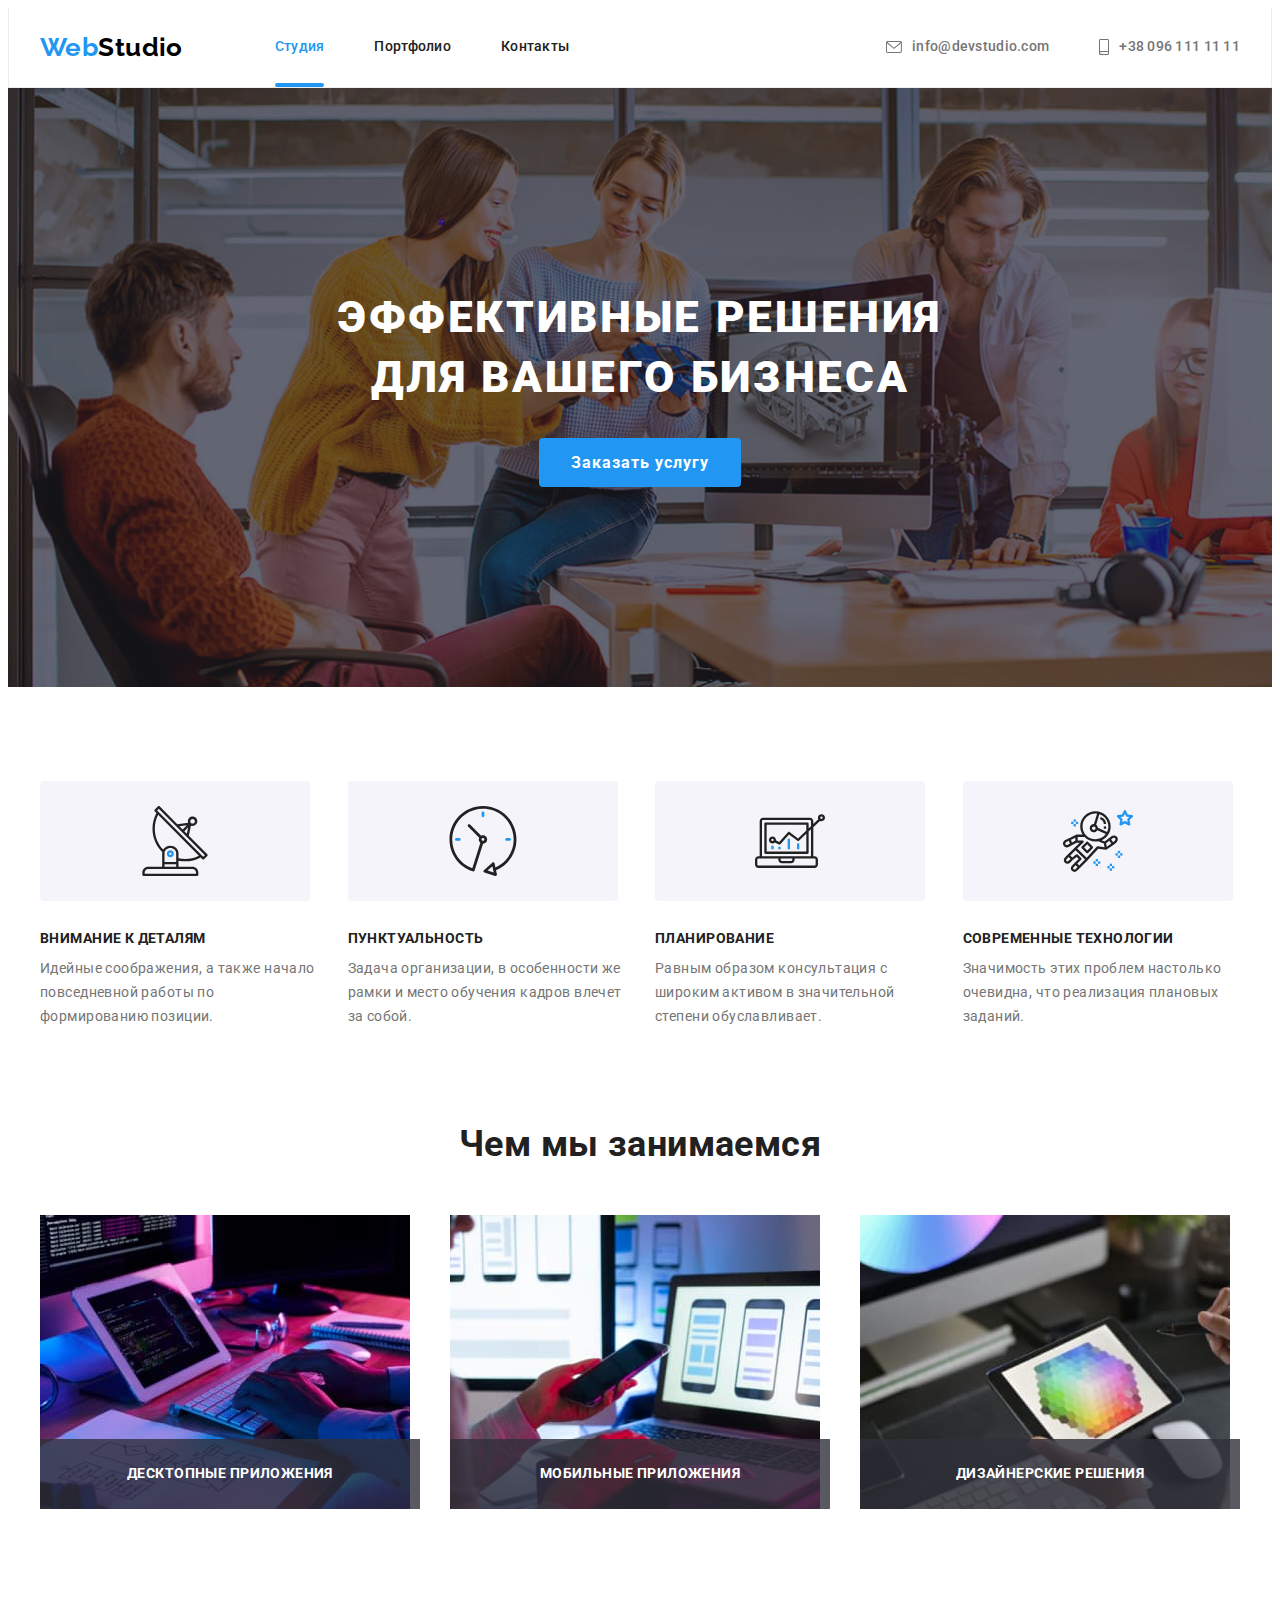
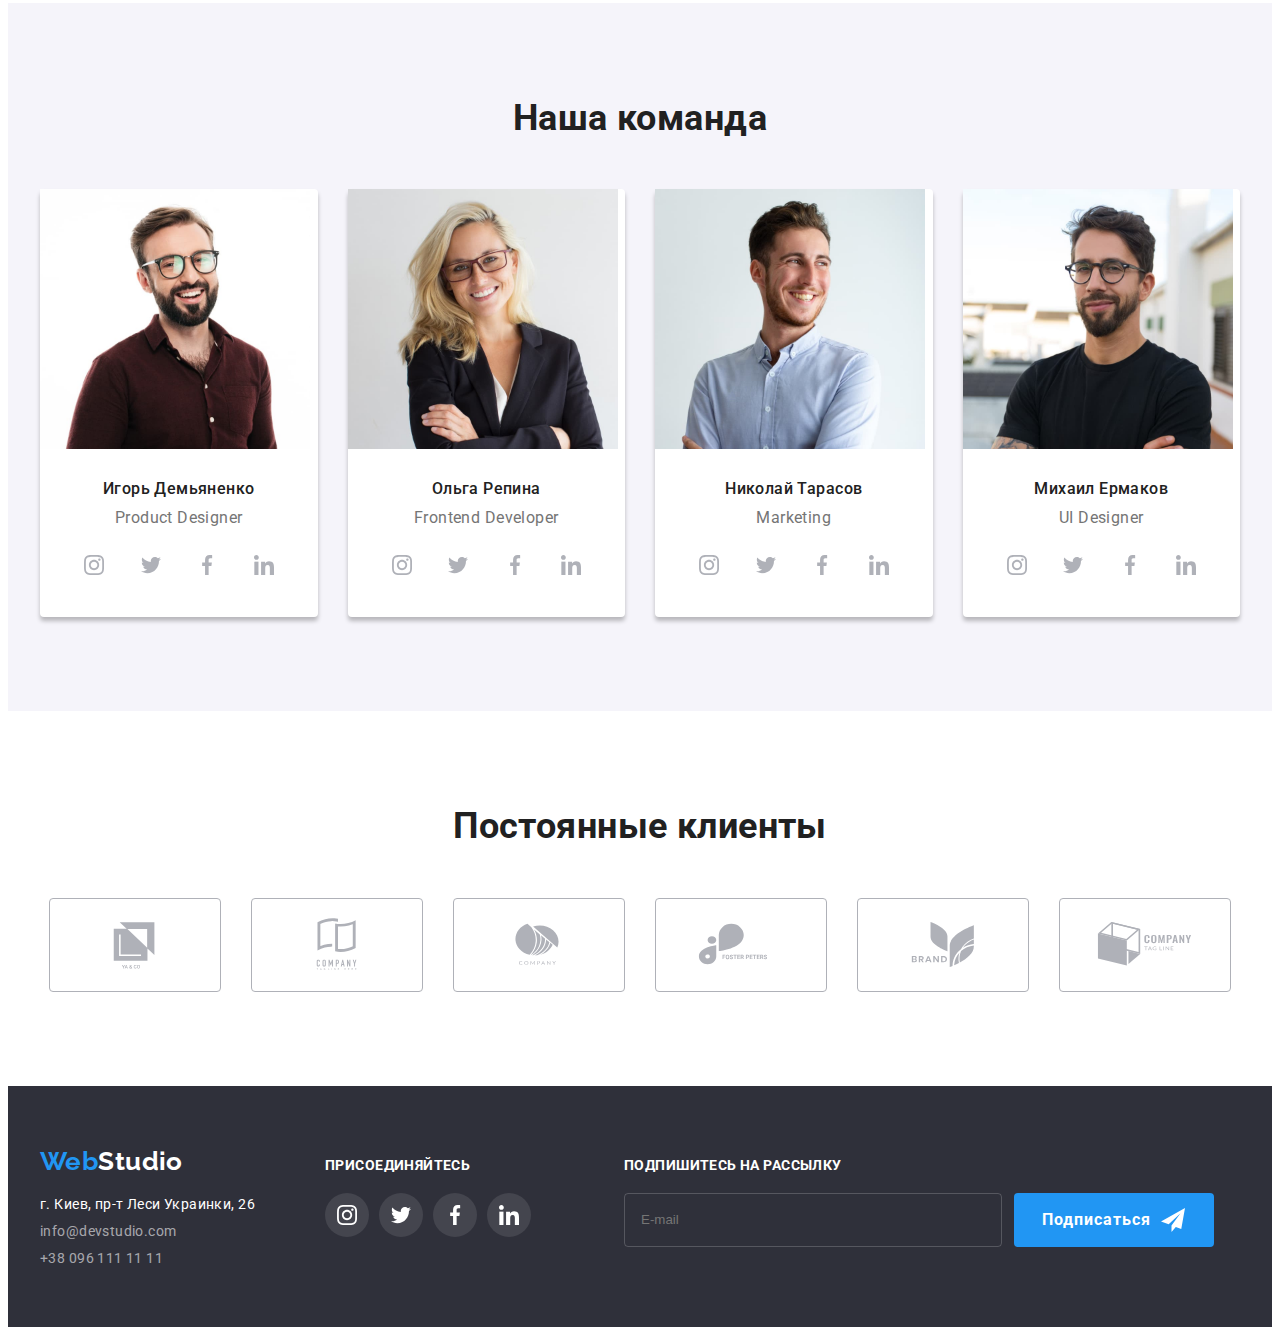
==== index.html @ 448b82d3 "start" ====
<!DOCTYPE html>
<html lang="ru">
  <head>
    <meta charset="UTF-8" />
    <meta http-equiv="X-UA-Compatible" content="IE=edge" />
    <meta name="viewport" content="width=device-width, initial-scale=1.0" />
    <title>Студия</title>
    <link rel="preconnect" href="https://fonts.googleapis.com" />
    <link rel="preconnect" href="https://fonts.gstatic.com" crossorigin />
    <link
      href="https://fonts.googleapis.com/css2?family=Raleway:wght@700&family=Roboto:wght@400;500;700;900&display=swap"
      rel="stylesheet"
    />
    <link
      rel="stylesheet"
      href="https://cdnjs.cloudflare.com/ajax/libs/modern-normalize/1.1.0/modern-normalize.min.css"
      integrity="sha512-wpPYUAdjBVSE4KJnH1VR1HeZfpl1ub8YT/NKx4PuQ5NmX2tKuGu6U/JRp5y+Y8XG2tV+wKQpNHVUX03MfMFn9Q=="
      crossorigin="anonymous"
      referrerpolicy="no-referrer"
    />
    <link rel="stylesheet" href="./css/styles.css" />
  </head>
  <body>
    <header class="header">
      <div class="container header-container">
        <a class="logo link" href="">Web<span class="logo-header">Studio</span> </a>
        <nav class="navigation">
          <ul class="nav-list list">
            <li class="nav-list-item">
              <a class="nav-list-link anderline active link" href="">Студия</a>
            </li>
            <li class="nav-list-item">
              <a class="nav-list-link link" href="portfolio.html">Портфолио</a>
            </li>
            <li class="nav-list-item">
              <a class="nav-list-link link" href="">Контакты</a>
            </li>
          </ul>
        </nav>
        <ul class="header-contacts list">
          <li class="header-contacts-item">
            <a class="nav-list-link link" href="mailto:info@devstudio.com">
              <svg class="nav-list-icon" width="16" height="12">
                <use href="./img/sprite.svg#envelope"></use>
              </svg>
              info@devstudio.com
            </a>
          </li>
          <li class="header-contacts-item">
            <a class="nav-list-link link" href="tel:+380961111111">
              <svg class="nav-list-icon" width="10" height="16">
                <use href="./img/sprite.svg#smartphone"></use>
              </svg>
              +38 096 111 11 11
            </a>
          </li>
        </ul>
      </div>
    </header>
    <main>
      <section class="hero">
        <div class="container">
          <h1 class="hero-discription">Эффективные решения для вашего бизнеса</h1>
          <button class="modal-btn" type="button" data-modal-open>Заказать услугу</button>
        </div>
      </section>
      <section class="advantage">
        <div class="container">
          <h2 class="visually-hidden">Преимущества</h2>
          <ul class="advantage-list card-set list">
            <li class="advantage-list-item card-set-item">
              <div class="advantage-icon">
                <svg class="advantage-list-icon" width="70" height="70">
                  <use href="./img/sprite.svg#antenna"></use>
                </svg>
              </div>
              <h3 class="advantage-list-title">Внимание к деталям</h3>
              <p class="advantage-discription">
                Идейные соображения, а также начало повседневной работы по формированию позиции.
              </p>
            </li>
            <li class="advantage-list-item card-set-item">
              <div class="advantage-icon">
                <svg class="advantage-list-icon" width="70" height="70">
                  <use href="./img/sprite.svg#clock"></use>
                </svg>
              </div>
              <h3 class="advantage-list-title">Пунктуальность</h3>
              <p class="advantage-discription">
                Задача организации, в особенности же рамки и место обучения кадров влечет за собой.
              </p>
            </li>
            <li class="advantage-list-item card-set-item">
              <div class="advantage-icon">
                <svg class="advantage-list-icon" width="70" height="70">
                  <use href="./img/sprite.svg#diagram"></use>
                </svg>
              </div>
              <h3 class="advantage-list-title">Планирование</h3>
              <p class="advantage-discription">
                Равным образом консультация с широким активом в значительной степени обуславливает.
              </p>
            </li>
            <li class="advantage-list-item card-set-item">
              <div class="advantage-icon">
                <svg class="advantage-list-icon" width="70" height="70">
                  <use href="./img/sprite.svg#astronaut"></use>
                </svg>
              </div>
              <h3 class="advantage-list-title">Современные технологии</h3>
              <p class="advantage-discription">
                Значимость этих проблем настолько очевидна, что реализация плановых заданий.
              </p>
            </li>
          </ul>
        </div>
      </section>
      <section class="about section">
        <div class="container">
          <h2 class="section-title">Чем мы занимаемся</h2>
          <ul class="about-list card-set list">
            <li class="about-list-img card-set-item">
              <div class="about-top-wrap">
                <img src="./img/img.jpg" alt="Клавиатура" width="370" height="294" />
                <p class="about-top-text">ДЕСКТОПНЫЕ ПРИЛОЖЕНИЯ</p>
              </div>
            </li>
            <li class="about-list-img card-set-item">
              <div class="about-top-wrap">
                <img src="./img/img_2.jpg" alt="Телефон" width="370" height="294" />
                <p class="about-top-text">МОБИЛЬНЫЕ ПРИЛОЖЕНИЯ</p>
              </div>
            </li>
            <li class="about-list-img card-set-item">
              <div class="about-top-wrap">
                <img src="./img/img_3.jpg" alt="Планшет" width="370" height="294" />
                <p class="about-top-text">ДИЗАЙНЕРСКИЕ РЕШЕНИЯ</p>
              </div>
            </li>
          </ul>
        </div>
      </section>
      <section class="team section">
        <div class="container">
          <h2 class="section-title">Наша команда</h2>
          <ul class="team-list card-set list">
            <li class="team-list-item card-set-item">
              <img src="./img/img_team1.jpg" alt="Игорь" width="270" height="260" />
              <div class="team-card">
                <h3 class="team-worker-name">Игорь Демьяненко</h3>
                <p class="team-discription" lang="en">Product Designer</p>
                <ul class="social-list list">
                  <li class="social-list-item">
                    <a class="social-list-link" href="">
                      <svg class="social-list-icon" width="20" height="20">
                        <use href="./img/sprite.svg#instagram"></use>
                      </svg>
                    </a>
                  </li>
                  <li class="social-list-item">
                    <a class="social-list-link" href="">
                      <svg class="social-list-icon" width="20" height="20">
                        <use href="./img/sprite.svg#twitter"></use>
                      </svg>
                    </a>
                  </li>
                  <li class="social-list-item">
                    <a class="social-list-link" href="">
                      <svg class="social-list-icon" width="20" height="20">
                        <use href="./img/sprite.svg#facebook"></use>
                      </svg>
                    </a>
                  </li>
                  <li class="social-list-item">
                    <a class="social-list-link" href="">
                      <svg class="social-list-icon" width="20" height="20">
                        <use href="./img/sprite.svg#linkedin"></use>
                      </svg>
                    </a>
                  </li>
                </ul>
              </div>
            </li>
            <li class="team-list-item card-set-item">
              <img src="./img/img_team2.jpg" alt="Ольга" width="270" height="260" />
              <div class="team-card">
                <h3 class="team-worker-name">Ольга Репина</h3>
                <p class="team-discription" lang="en">Frontend Developer</p>
                <ul class="social-list list">
                  <li class="social-list-item">
                    <a class="social-list-link" href="">
                      <svg class="social-list-icon" width="20" height="20">
                        <use href="./img/sprite.svg#instagram"></use>
                      </svg>
                    </a>
                  </li>
                  <li class="social-list-item">
                    <a class="social-list-link" href="">
                      <svg class="social-list-icon" width="20" height="20">
                        <use href="./img/sprite.svg#twitter"></use>
                      </svg>
                    </a>
                  </li>
                  <li class="social-list-item">
                    <a class="social-list-link" href="">
                      <svg class="social-list-icon" width="20" height="20">
                        <use href="./img/sprite.svg#facebook"></use>
                      </svg>
                    </a>
                  </li>
                  <li class="social-list-item">
                    <a class="social-list-link" href="">
                      <svg class="social-list-icon" width="20" height="20">
                        <use href="./img/sprite.svg#linkedin"></use>
                      </svg>
                    </a>
                  </li>
                </ul>
              </div>
            </li>
            <li class="team-list-item card-set-item">
              <img src="./img/img_team3.jpg" alt="Николай" width="270" height="260" />
              <div class="team-card">
                <h3 class="team-worker-name">Николай Тарасов</h3>
                <p class="team-discription" lang="en">Marketing</p>
                <ul class="social-list list">
                  <li class="social-list-item">
                    <a class="social-list-link" href="">
                      <svg class="social-list-icon" width="20" height="20">
                        <use href="./img/sprite.svg#instagram"></use>
                      </svg>
                    </a>
                  </li>
                  <li class="social-list-item">
                    <a class="social-list-link" href="">
                      <svg class="social-list-icon" width="20" height="20">
                        <use href="./img/sprite.svg#twitter"></use>
                      </svg>
                    </a>
                  </li>
                  <li class="social-list-item">
                    <a class="social-list-link" href="">
                      <svg class="social-list-icon" width="20" height="20">
                        <use href="./img/sprite.svg#facebook"></use>
                      </svg>
                    </a>
                  </li>
                  <li class="social-list-item">
                    <a class="social-list-link" href="">
                      <svg class="social-list-icon" width="20" height="20">
                        <use href="./img/sprite.svg#linkedin"></use>
                      </svg>
                    </a>
                  </li>
                </ul>
              </div>
            </li>
            <li class="team-list-item card-set-item">
              <img src="./img/img_team4.jpg" alt="Михаил" width="270" height="260" />
              <div class="team-card">
                <h3 class="team-worker-name">Михаил Ермаков</h3>
                <p class="team-discription" lang="en">UI Designer</p>
                <ul class="social-list list">
                  <li class="social-list-item">
                    <a class="social-list-link" href="">
                      <svg class="social-list-icon" width="20" height="20">
                        <use href="./img/sprite.svg#instagram"></use>
                      </svg>
                    </a>
                  </li>
                  <li class="social-list-item">
                    <a class="social-list-link" href="">
                      <svg class="social-list-icon" width="20" height="20">
                        <use href="./img/sprite.svg#twitter"></use>
                      </svg>
                    </a>
                  </li>
                  <li class="social-list-item">
                    <a class="social-list-link" href="">
                      <svg class="social-list-icon" width="20" height="20">
                        <use href="./img/sprite.svg#facebook"></use>
                      </svg>
                    </a>
                  </li>
                  <li class="social-list-item">
                    <a class="social-list-link" href="">
                      <svg class="social-list-icon" width="20" height="20">
                        <use href="./img/sprite.svg#linkedin"></use>
                      </svg>
                    </a>
                  </li>
                </ul>
              </div>
            </li>
          </ul>
        </div>
      </section>
      <section class="client-section section">
        <div class="container">
          <h2 class="section-title">Постоянные клиенты</h2>
          <ul class="client-list list">
            <li class="client-list-item">
              <a class="client-list-link" href="">
                <svg class="client-list-icon" width="106" height="60">
                  <use href="./img/sprite.svg#logo"></use>
                </svg>
              </a>
            </li>
            <li class="client-list-item">
              <a class="client-list-link" href="">
                <svg class="client-list-icon" width="106" height="60">
                  <use href="./img/sprite.svg#logo-1"></use>
                </svg>
              </a>
            </li>
            <li class="client-list-item">
              <a class="client-list-link" href="">
                <svg class="client-list-icon" width="106" height="60">
                  <use href="./img/sprite.svg#logo-2"></use>
                </svg>
              </a>
            </li>
            <li class="client-list-item">
              <a class="client-list-link" href="">
                <svg class="client-list-icon" width="106" height="60">
                  <use href="./img/sprite.svg#logo-3"></use>
                </svg>
              </a>
            </li>
            <li class="client-list-item">
              <a class="client-list-link" href="">
                <svg class="client-list-icon" width="106" height="60">
                  <use href="./img/sprite.svg#logo-4"></use>
                </svg>
              </a>
            </li>
            <li class="client-list-item">
              <a class="client-list-link" href="">
                <svg class="client-list-icon" width="106" height="60">
                  <use href="./img/sprite.svg#logo-5"></use>
                </svg>
              </a>
            </li>
          </ul>
        </div>
      </section>
    </main>
    <footer class="footer">
      <div class="container footer-rotation">
        <div class="footer-container">
          <a class="logo link" href="">Web<span class="logo-footer">Studio</span> </a>
          <address class="address">
            <ul class="address-list list">
              <li class="address-list-item">
                <a
                  class="footer-link address-item link"
                  href="https://goo.gl/maps/JGFZeKVPoiUHQ6UP8"
                  target="_blank"
                  rel="noreferrer noopener"
                  >г. Киев, пр-т Леси Украинки, 26</a
                >
              </li>
              <li class="address-list-item">
                <a class="footer-link link" href="mailto:info@devstudio.com">info@devstudio.com</a>
              </li>
              <li class="address-list-item">
                <a class="footer-link link" href="tel:+380961111111">+38 096 111 11 11</a>
              </li>
            </ul>
          </address>
        </div>
        <div class="footer-social-container">
          <p class="footer-social-title">ПРИСОЕДИНЯЙТЕСЬ</p>
          <ul class="social-list footer-social-list list">
            <li class="social-list-item">
              <a class="social-list-link footer-social-link" href="">
                <svg class="social-list-icon footer-icon" width="20" height="20">
                  <use href="./img/sprite.svg#instagram"></use>
                </svg>
              </a>
            </li>
            <li class="social-list-item">
              <a class="social-list-link footer-social-link" href="">
                <svg class="social-list-icon footer-icon" width="20" height="20">
                  <use href="./img/sprite.svg#twitter"></use>
                </svg>
              </a>
            </li>
            <li class="social-list-item">
              <a class="social-list-link footer-social-link" href="">
                <svg class="social-list-icon footer-icon" width="20" height="20">
                  <use href="./img/sprite.svg#facebook"></use>
                </svg>
              </a>
            </li>
            <li class="social-list-item">
              <a class="social-list-link footer-social-link" href="">
                <svg class="social-list-icon footer-icon" width="20" height="20">
                  <use href="./img/sprite.svg#linkedin"></use>
                </svg>
              </a>
            </li>
          </ul>
        </div>
        <div class="footer-sub">
          <p class="footer-sub-title">ПОДПИШИТЕСЬ НА РАССЫЛКУ</p>
          <form class="footer-form">
            <input type="email" class="submit-input" name="user-email" placeholder="E-mail" />
            <button type="submit" class="send-btn-sub">
              Подписаться
              <svg class="send-btn-icon" width="24" height="24">
                <use href="./img/sprite.svg#icon-send"></use>
              </svg>
            </button>
          </form>
        </div>
      </div>
    </footer>
    <div class="backdrop is-hidden" data-modal>
      <div class="modal">
        <button type="button" class="modal-close-btn" data-modal-close>
          <svg class="modal-close-icon" width="18" height="18">
            <use href="./img/sprite.svg#icon-close-modal"></use>
          </svg>
        </button>
        <p class="modal-title">Оставьте свои данные, мы вам перезвоним</p>
        <form>
          <div class="modal-fild">
            <label for="user-name" class="modal-label"> Имя</label>
            <div class="input-wrap">
              <input type="text" class="modal-input" name="user-name" id="user-name" />
              <svg class="modal-icon" width="18" height="18">
                <use href="./img/sprite.svg#icon-person"></use>
              </svg>
            </div>
          </div>
          <div class="modal-fild">
            <label for="user-tel" class="modal-label"> Телефон</label>
            <div class="input-wrap">
              <input type="tel" class="modal-input" name="user-tel" id="user-tel" />
              <svg class="modal-icon" width="18" height="18">
                <use href="./img/sprite.svg#icon-phone"></use>
              </svg>
            </div>
          </div>
          <div class="modal-fild">
            <label for="user-email" class="modal-label"> Почта</label>
            <div class="input-wrap">
              <input type="email" class="modal-input" name="user-email" id="user-email" />
              <svg class="modal-icon" width="18" height="18">
                <use href="./img/sprite.svg#icon-email"></use>
              </svg>
            </div>
          </div>
          <div class="modal-user-fild">
            <label for="user-text" class="modal-label"> Комментарий</label>
            <textarea
              name="user-text"
              id="user-text"
              class="modal-text"
              placeholder="Введите текс"
            ></textarea>
          </div>
          <div class="modal-fild checkbox-fild">
            <input
              type="checkbox"
              name="privasy"
              value="true"
              class="modal-check visually-hidden"
              id="privasy"
            />
            <label for="privasy" class="check-text">
              <span>
                <svg class="checkbox-icon" width="11" height="8">
                  <use href="./img/sprite.svg#icon-check"></use>
                </svg>
              </span>
              Соглашаюсь с рассылкой и принимаю
              <a href="" class="check-link">Условия договора</a></label
            >
          </div>
          <button type="submit" class="send-btn">Отправить</button>
        </form>
      </div>
    </div>
    <script src="./js/modal.js"></script>
  </body>
</html>
---- css/styles.css ----
:root {
  --primary-font-family: 'Roboto', sans-serif;
  --primary-letter-spacing: 0.03em;
  --primary-font-size: 14px;
  --primary-line-height: 1.14;
  --main-font-waight: 400;
  --primary-discription-color: #757575;
  --main-dark-color: #212121;
  --accent-color: #2196f3;
  --card-item: 3;
}
body {
  font-family: var(--primary-font-family);
  letter-spacing: var(--primary-letter-spacing);
  font-size: var(--primary-font-size);
  color: var(--primary-discription-color);
  line-height: var(--primary-line-height);
  font-weight: var(--main-font-waight);
}
h1,
h2,
h3,
h4,
p {
  margin-top: 0;
  margin-bottom: 0;
}
ul,
ol {
  margin-top: 0;
  margin-bottom: 0;
  padding-left: 0;
}
img {
  display: block;
}
.list {
  list-style: none;
}
.link {
  text-decoration: none;
  color: inherit;
}
.container {
  width: 1200px;
  padding-left: 15px;
  padding-right: 15px;
  margin-left: auto;
  margin-right: auto;
}
.section {
  padding-top: 94px;
  padding-bottom: 94px;
}
.card-set {
  display: flex;
  flex-wrap: wrap;
  margin-top: -30px;
  margin-left: -30px;
}
.card-set-item {
  margin-top: 30px;
  margin-left: 30px;
  flex-basis: calc(100% / var(--card-item) - 30px);
}

/* ==========LOGO========== */

.logo {
  font-family: 'Raleway', sans-serif;
  font-weight: 700;
  font-size: 26px;
  line-height: 1.19;
  color: var(--accent-color);
}
.logo-header {
  color: #000000;
}
.logo-footer {
  color: #ffffff;
}

/* ==========HEADER========== */
.header-container {
  display: flex;
  align-items: center;
}

.nav-list-link {
  font-weight: 500;
  font-size: inherit;
  letter-spacing: 0.02em;
  display: flex;
  align-items: center;
  transition-property: color;
  transition-duration: 250ms;
  transition-timing-function: cubic-bezier(0.4, 0, 0.2, 1);
  position: relative;
}
.nav-list-link.anderline::after {
  content: '';
  position: absolute;
  width: 100%;
  height: 4px;
  background-color: var(--accent-color);
  border-radius: 2px;
  left: 0;
  bottom: -32px;
}

.nav-list-icon {
  fill: var(--primary-discription-color);
  margin-right: 10px;
  transition-property: fill;
  transition-duration: 250ms;
  transition-timing-function: cubic-bezier(0.4, 0, 0.2, 1);
}

.nav-list-link:hover,
.nav-list-link:focus,
.active {
  color: var(--accent-color);
}
.nav-list-link:hover .nav-list-icon,
.nav-list-link:focus .nav-list-icon {
  fill: var(--accent-color);
}

.nav-list {
  color: var(--main-dark-color);
  display: flex;
}

.header-contacts {
  display: flex;
  margin-left: auto;
}
.header-contacts-item:not(:last-child) {
  margin-right: 50px;
}
.nav-list-item:not(:last-child) {
  margin-right: 50px;
}
.header {
  padding-top: 24px;
  padding-bottom: 24px;
  border: 1px solid #ececec;
  border-top: none;
  border-top: none;
}
.header .logo {
  margin-right: 92px;
}
/* ==========HERO========== */
.hero {
  background-image: linear-gradient(rgba(47, 48, 58, 0.4), rgba(47, 48, 58, 0.4)),
    url(../img/hero/bg.jpg);
  background-color: #c4c4c4;
  background-size: cover;
  padding-top: 200px;
  padding-bottom: 200px;
  max-width: 1600px;
  margin: 0 auto;
}

.hero-discription {
  font-weight: 900;
  font-size: 44px;
  line-height: 1.36;
  text-align: center;
  letter-spacing: 0.06em;
  text-transform: uppercase;
  color: #ffffff;
  margin-bottom: 30px;
  margin-right: auto;
  margin-left: auto;
  width: 696px;
}
.modal-btn {
  font-family: inherit;
  font-weight: 700;
  font-size: 16px;
  line-height: 1.86;
  display: flex;
  align-items: center;
  text-align: center;
  letter-spacing: 0.06em;
  color: #ffffff;
  background-color: var(--accent-color);
  cursor: pointer;
  margin-right: auto;
  margin-left: auto;
  min-width: 200px;
  padding: 10px 32px;
  border-radius: 4px;
  border: none;
  transition-property: background-color;
  transition-duration: 250ms;
  transition-timing-function: cubic-bezier(0.4, 0, 0.2, 1);
}
.modal-btn:hover,
.modal-btn:focus {
  background-color: #188ce8;
}

/* ==========ADVANTAGE========== */
.visually-hidden {
  position: absolute;
  white-space: nowrap;
  width: 1px;
  height: 1px;
  overflow: hidden;
  border: 0;
  padding: 0;
  clip: rect(0 0 0 0);
  clip-path: inset(50%);
  margin: -1px;
}
.advantage-list-title {
  font-weight: 700;
  font-size: 14px;
  text-transform: uppercase;
  color: var(--main-dark-color);
  margin-bottom: 10px;
}
.advantage-discription {
  line-height: 1.71;
}
.advantage {
  padding-top: 94px;
}
.advantage-list {
  --card-item: 4;
}
.advantage-icon {
  display: flex;
  align-items: center;
  justify-content: center;
  background: #f5f4fa;
  border: 1px;
  box-sizing: border-box;
  border-radius: 4px;
  margin-bottom: 30px;
  width: 270px;
  height: 120px;
}

/* ==========ABOUT========== */

.section-title {
  font-weight: 700;
  font-size: 36px;
  line-height: 1.17;
  text-align: center;
  color: var(--main-dark-color);
  margin-bottom: 50px;
}

.about-top-wrap {
  position: relative;
}
.about-top-text {
  position: absolute;
  bottom: 0;
  color: #ffffff;
  background-color: rgba(47, 48, 58, 0.8);
  height: 70px;
  width: 100%;
  display: flex;
  justify-content: center;
  align-items: center;
  font-weight: 700;
}

/* ==========TEAM========== */

.team-worker-name {
  font-weight: 500;
  color: var(--main-dark-color);
  margin-bottom: 10px;
}
.team-worker-name,
.team-discription {
  font-size: 16px;
  line-height: 1.19;
  text-align: center;
}
.team-discription {
  margin-bottom: 16px;
}

.team {
  background-color: #f5f4fa;
}
.team-list {
  --card-item: 4;
}
.team-list-item {
  border: 1px;
  border-top: none;
  border-radius: 4px;
  background-color: #ffffff;
  box-shadow: 0px 4px 4px rgba(0, 0, 0, 0.25);
}
.team-card {
  padding-top: 30px;
  padding-bottom: 30px;
  padding-left: 32px;
  padding-right: 32px;
}
.social-list {
  display: flex;
  justify-content: space-between;
}
.social-list-icon {
  fill: #afb1b8;
  transition-property: fill;
  transition-duration: 250ms;
  transition-timing-function: cubic-bezier(0.4, 0, 0.2, 1);
}

.social-list-link {
  display: flex;
  align-items: center;
  justify-content: center;
  width: 44px;
  height: 44px;
  background-color: #ffffff;
  border-radius: 50%;
  transition-property: background-color;
  transition-duration: 250ms;
  transition-timing-function: cubic-bezier(0.4, 0, 0.2, 1);
}
.social-list-link:hover .social-list-icon,
.social-list-link:focus .social-list-icon {
  fill: #ffffff;
}
.social-list-link:hover,
.social-list-link:focus {
  background-color: var(--accent-color);
}

/*===========CLIENTS===========*/
.client-list {
  display: flex;
  align-items: center;
  justify-content: center;
}
.client-list-link {
  display: flex;
  align-items: center;
  justify-content: center;
  fill: #afb1b8;
  border: 1px solid #afb1b8;
  border-radius: 4px;
  width: 170px;
  height: 92px;
  transition-property: border-color;
  transition-duration: 250ms;
  transition-timing-function: cubic-bezier(0.4, 0, 0.2, 1);
}
.client-list-icon {
  transition-property: fill;
  transition-duration: 250ms;
  transition-timing-function: cubic-bezier(0.4, 0, 0.2, 1);
}

.client-list-item:not(:last-child) {
  margin-right: 30px;
}
.client-list-link:hover .client-list-icon,
.client-list-link:focus .client-list-icon {
  fill: var(--accent-color);
}
.client-list-link:hover,
.client-list-link:focus {
  border-color: var(--accent-color);
}

/* ==========FOOTER========== */
.address {
  font-weight: var(--secondary-font-waight);
  font-style: normal;
}
.footer .logo {
  display: block;
  margin-bottom: 20px;
}
.footer-link {
  line-height: 1.17;
}
.footer-link {
  color: rgb(250, 250, 250, 0.6);
  transition-property: color;
  transition-duration: 250ms;
  transition-timing-function: cubic-bezier(0.4, 0, 0.2, 1);
}
.footer-link:hover,
.footer-link:focus {
  color: var(--accent-color);
}
.address-item {
  color: #ffffff;
}
.footer {
  display: flex;
  align-items: baseline;
  background-color: #2f303a;
  padding-top: 60px;
  padding-bottom: 60px;
}
.address-list {
  display: flex;
  flex-direction: column;
}
.address-list-item:not(:last-child) {
  margin-bottom: 10px;
}
.footer-rotation {
  display: flex;
  align-items: baseline;
}
.footer-container {
  margin-right: 70px;
}
.footer-social-container {
  width: 206px;
  margin-right: 93px;
}
.footer-social-title,
.footer-sub-title {
  font-weight: 700;
  font-size: 14px;
  line-height: 16px;
  letter-spacing: 0.03em;
  color: #ffffff;
  margin-bottom: 20px;
}
.footer-social-link {
  background: rgba(255, 255, 255, 0.1);
}
.footer-icon {
  fill: white;
}
.footer-form {
  display: flex;
}

.submit-input {
  width: 358px;
  height: 50px;
  border: 1px solid #ffffff30;
  border-radius: 4px;
  padding-left: 16px;
  outline: none;
  background-color: transparent;
  color: #ffffff;
}
.send-btn-sub {
  font-family: inherit;
  font-weight: 700;
  font-size: 16px;
  line-height: 1.86;
  display: flex;
  align-items: center;
  text-align: center;
  letter-spacing: 0.06em;
  color: #ffffff;
  background-color: var(--accent-color);
  cursor: pointer;
  margin-right: auto;
  margin-left: auto;
  min-width: 200px;
  padding: 10px 28px;
  border-radius: 4px;
  border: none;
  margin-left: 12px;
  transition-property: background-color;
  transition-duration: 250ms;
  transition-timing-function: cubic-bezier(0.4, 0, 0.2, 1);
}
.send-btn-sub:hover,
.send-btn-sub:focus {
  background-color: #188ce8;
}
.send-btn-icon {
  fill: #ffffff;
  margin-left: 10px;
}
/* ==========PORTFOLIO========== */

.portfolio-nav-list-btn {
  font-weight: 500;
  font-family: inherit;
  font-size: 16px;
  line-height: 1.63;
  text-align: center;
  background-color: #f5f4fa;
  cursor: pointer;
  border-radius: 4px;
  padding: 4px 20px;
  border: none;
  transition-property: color, background-color, box-shadow;
  transition-duration: 250ms;
  transition-timing-function: cubic-bezier(0.4, 0, 0.2, 1);
}
.portfolio-nav-list-btn:hover,
.portfolio-nav-list-btn:focus,
.current {
  color: #ffffff;
  background-color: var(--accent-color);
  box-shadow: 0px 3px 1px rgba(0, 0, 0, 0.1), 0px 1px 2px rgba(0, 0, 0, 0.08),
    0px 2px 2px rgba(0, 0, 0, 0.12);
}
.portfolio-nav-list-item:not(:last-child) {
  margin-right: 8px;
}
.projects-title {
  font-weight: 700;
  font-size: 18px;
  line-height: 2;
  letter-spacing: 0.06em;
  color: var(--main-dark-color);
  margin-bottom: 4px;
}
.projects-discription {
  font-weight: var(--secondary-font-waight);
  font-size: 16px;
  line-height: 1.88;
}
.portfolio-nav-list {
  display: flex;
  justify-content: center;
  margin-bottom: 50px;
}
.projects-card {
  padding: 20px 24px;
  background: #ffffff;
  border: 1px solid #eeeeee;
  border-top: none;
}
.projects-link {
  display: flex;
  flex-direction: column;
  transition-property: box-shadow;
  transition-duration: 250ms;
  transition-timing-function: cubic-bezier(0.4, 0, 0.2, 1);
}
.projects-link:hover,
.projects-link:focus {
  box-shadow: 0px 1px 1px rgba(0, 0, 0, 0.12), 0px 4px 4px rgba(0, 0, 0, 0.06),
    1px 4px 6px rgba(0, 0, 0, 0.16);
}

.projects-list-item:hover .projects-top-text {
  transform: translateY(0);
}
.projects-top-wrap {
  position: relative;
  overflow: hidden;
}
.projects-top-text {
  position: absolute;
  top: 0;
  color: #ffffff;
  background-color: rgba(33, 149, 243, 0.8);
  line-height: 1.5;
  font-size: 18px;
  padding: 63px 24px;
  height: 100%;
  transform: translateY(100%);
  transition: transform 250ms linear;
}
.backdrop {
  width: 100%;
  height: 100%;
  background-color: rgba(0, 0, 0, 0.2);
  position: fixed;
  top: 0;
  transition: opacity 250ms, visibility 250ms;
}
.backdrop.is-hidden .modal {
  transform: translate(-50%, -50%) scale(0) rotate(-360deg);
}
.modal {
  min-height: 581px;
  width: 528px;
  background-color: #ffffff;
  border-radius: 4px;
  position: absolute;
  top: 50%;
  left: 50%;
  transform: translate(-50%, -50%) scale(1) rotate(0);
  transition: transform 1000ms;
  padding: 40px 40px 40px 40px;
}
.modal-close-btn {
  width: 30px;
  height: 30px;
  border: 1px solid rgba(0, 0, 0, 0.1);
  border-radius: 50%;
  background-color: transparent;
  position: absolute;
  top: 8px;
  right: 8px;
}
.is-hidden {
  visibility: hidden;
  opacity: 0;
  pointer-events: none;
}
.modal-close-icon {
  position: absolute;
  top: 5px;
  left: 5px;
}
.modal-title {
  font-weight: 700;
  font-size: 20px;
  line-height: 1.15;
  text-align: center;
  letter-spacing: 0.03em;
  color: var(--main-dark-color);
  margin-bottom: 12px;
}
.modal-fild {
  margin-bottom: 10px;
}
.modal-user-fild {
  margin-bottom: 20px;
}
.input-wrap {
  position: relative;
}
.modal-icon {
  position: absolute;
  left: 12px;
  top: 50%;
  transform: translateY(-50%);
}
.modal-input {
  width: 100%;
  height: 40px;
  border: 1px solid rgba(33, 33, 33, 0.2);
  border-radius: 4px;
  padding-left: 42px;
  outline: none;
}
.modal-input:focus {
  border-color: var(--accent-color);
}
.modal-input:focus + .modal-icon {
  fill: var(--accent-color);
}
.modal-label {
  font-weight: 400;
  font-size: 12px;
  line-height: 1.16;
  letter-spacing: 0.01em;
  color: var(--primary-discription-color);
  display: block;
  margin-bottom: 4px;
}
.modal-text {
  width: 100%;
  height: 120px;
  border: 1px solid rgba(33, 33, 33, 0.2);
  border-radius: 4px;
  resize: none;
  padding: 12px 16px;
}
.check-text {
  font-weight: 400;
  font-size: 14px;
  line-height: 1.71;
  letter-spacing: 0.03em;
  color: var(--primary-discription-color);
  display: flex;
  align-items: center;
  justify-content: center;
}
.checkbox-fild {
  margin-bottom: 30px;
}
.check-link {
  color: var(--accent-color);
}
.check-text span {
  width: 16px;
  height: 15px;
  border: 2px solid var(--main-dark-color);
  border-radius: 3px;
  margin-right: 9px;
  display: flex;
  align-items: center;
  justify-content: center;
}
.checkbox-icon {
  fill: transparent;
}
.modal-check:checked + .check-text span {
  background-color: var(--accent-color);
  border: none;
}
.modal-check:checked + .check-text .checkbox-icon {
  fill: #ffffff;
}

.send-btn {
  font-family: inherit;
  font-weight: 700;
  font-size: 16px;
  line-height: 1.86;
  display: flex;
  align-items: center;
  text-align: center;
  letter-spacing: 0.06em;
  color: #ffffff;
  background-color: var(--accent-color);
  cursor: pointer;
  margin-right: auto;
  margin-left: auto;
  min-width: 200px;
  padding: 10px 55px;
  border-radius: 4px;
  border: none;
  transition-property: background-color;
  transition-duration: 250ms;
  transition-timing-function: cubic-bezier(0.4, 0, 0.2, 1);
}
.send-btn:hover,
.send-btn:focus {
  background-color: #188ce8;
}
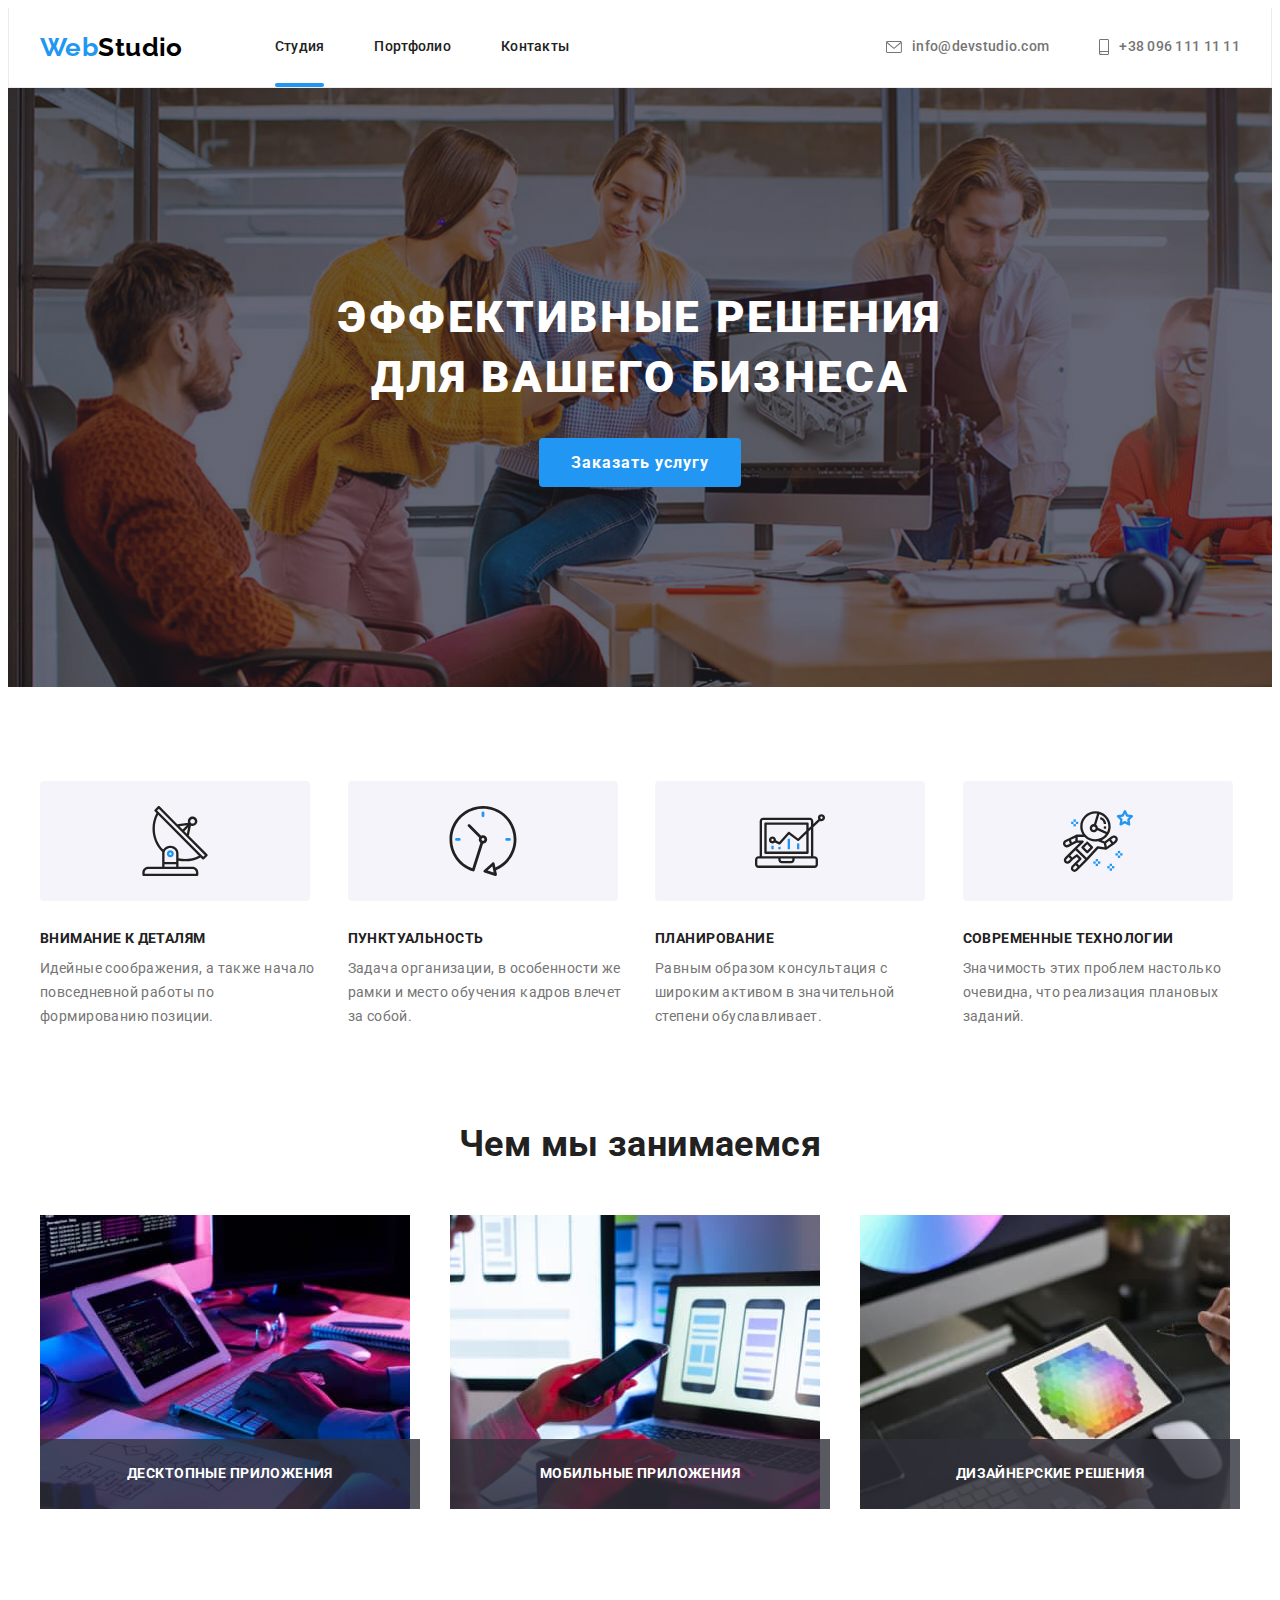
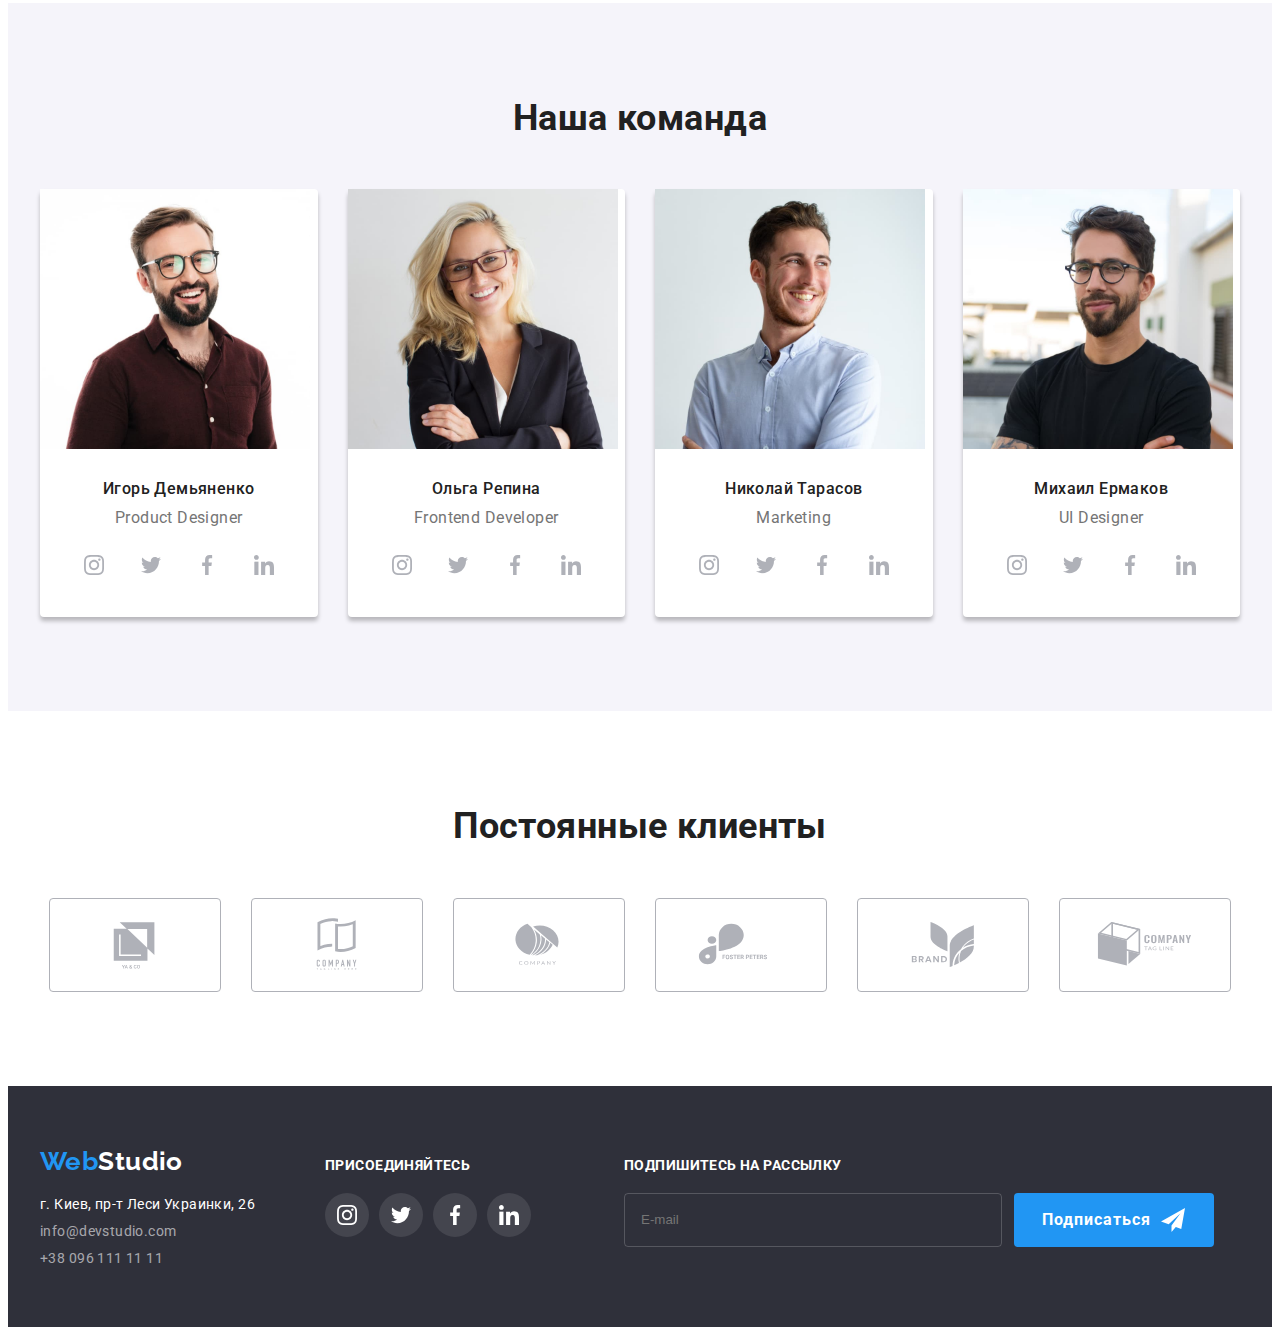
==== commit effc200a: "done" ====
--- a/index.html
+++ b/index.html
@@ -18,37 +18,37 @@
       crossorigin="anonymous"
       referrerpolicy="no-referrer"
     />
-    <link rel="stylesheet" href="./css/styles.css" />
+    <link rel="stylesheet" href="./css/main.min.css" />
   </head>
   <body>
     <header class="header">
       <div class="container header-container">
         <a class="logo link" href="">Web<span class="logo-header">Studio</span> </a>
-        <nav class="navigation">
-          <ul class="nav-list list">
-            <li class="nav-list-item">
-              <a class="nav-list-link anderline active link" href="">Студия</a>
-            </li>
-            <li class="nav-list-item">
-              <a class="nav-list-link link" href="portfolio.html">Портфолио</a>
-            </li>
-            <li class="nav-list-item">
-              <a class="nav-list-link link" href="">Контакты</a>
+        <nav class="nav">
+          <ul class="nav__list list">
+            <li class="nav__item">
+              <a class="nav__link anderline active link" href="">Студия</a>
+            </li>
+            <li class="nav__item">
+              <a class="nav__link link" href="portfolio.html">Портфолио</a>
+            </li>
+            <li class="nav__item">
+              <a class="nav__link link" href="">Контакты</a>
             </li>
           </ul>
         </nav>
-        <ul class="header-contacts list">
-          <li class="header-contacts-item">
-            <a class="nav-list-link link" href="mailto:info@devstudio.com">
-              <svg class="nav-list-icon" width="16" height="12">
+        <ul class="contacts list">
+          <li class="contacts__item">
+            <a class="nav__link link" href="mailto:info@devstudio.com">
+              <svg class="nav__icon" width="16" height="12">
                 <use href="./img/sprite.svg#envelope"></use>
               </svg>
               info@devstudio.com
             </a>
           </li>
-          <li class="header-contacts-item">
-            <a class="nav-list-link link" href="tel:+380961111111">
-              <svg class="nav-list-icon" width="10" height="16">
+          <li class="contacts__item">
+            <a class="nav__link link" href="tel:+380961111111">
+              <svg class="nav__icon" width="10" height="16">
                 <use href="./img/sprite.svg#smartphone"></use>
               </svg>
               +38 096 111 11 11
@@ -67,8 +67,8 @@
       <section class="advantage">
         <div class="container">
           <h2 class="visually-hidden">Преимущества</h2>
-          <ul class="advantage-list card-set list">
-            <li class="advantage-list-item card-set-item">
+          <ul class="advantage__list card-set list">
+            <li class="advantage__item card-set-item">
               <div class="advantage-icon">
                 <svg class="advantage-list-icon" width="70" height="70">
                   <use href="./img/sprite.svg#antenna"></use>
@@ -79,7 +79,7 @@
                 Идейные соображения, а также начало повседневной работы по формированию позиции.
               </p>
             </li>
-            <li class="advantage-list-item card-set-item">
+            <li class="advantage__item card-set-item">
               <div class="advantage-icon">
                 <svg class="advantage-list-icon" width="70" height="70">
                   <use href="./img/sprite.svg#clock"></use>
@@ -90,7 +90,7 @@
                 Задача организации, в особенности же рамки и место обучения кадров влечет за собой.
               </p>
             </li>
-            <li class="advantage-list-item card-set-item">
+            <li class="advantage__item card-set-item">
               <div class="advantage-icon">
                 <svg class="advantage-list-icon" width="70" height="70">
                   <use href="./img/sprite.svg#diagram"></use>
@@ -101,7 +101,7 @@
                 Равным образом консультация с широким активом в значительной степени обуславливает.
               </p>
             </li>
-            <li class="advantage-list-item card-set-item">
+            <li class="advantage__item card-set-item">
               <div class="advantage-icon">
                 <svg class="advantage-list-icon" width="70" height="70">
                   <use href="./img/sprite.svg#astronaut"></use>
@@ -118,23 +118,23 @@
       <section class="about section">
         <div class="container">
           <h2 class="section-title">Чем мы занимаемся</h2>
-          <ul class="about-list card-set list">
-            <li class="about-list-img card-set-item">
-              <div class="about-top-wrap">
+          <ul class="about__list card-set list">
+            <li class="about__img card-set-item">
+              <div class="top">
                 <img src="./img/img.jpg" alt="Клавиатура" width="370" height="294" />
-                <p class="about-top-text">ДЕСКТОПНЫЕ ПРИЛОЖЕНИЯ</p>
-              </div>
-            </li>
-            <li class="about-list-img card-set-item">
-              <div class="about-top-wrap">
+                <p class="top__text">ДЕСКТОПНЫЕ ПРИЛОЖЕНИЯ</p>
+              </div>
+            </li>
+            <li class="about__img card-set-item">
+              <div class="top">
                 <img src="./img/img_2.jpg" alt="Телефон" width="370" height="294" />
-                <p class="about-top-text">МОБИЛЬНЫЕ ПРИЛОЖЕНИЯ</p>
-              </div>
-            </li>
-            <li class="about-list-img card-set-item">
-              <div class="about-top-wrap">
+                <p class="top__text">МОБИЛЬНЫЕ ПРИЛОЖЕНИЯ</p>
+              </div>
+            </li>
+            <li class="about__img card-set-item">
+              <div class="top">
                 <img src="./img/img_3.jpg" alt="Планшет" width="370" height="294" />
-                <p class="about-top-text">ДИЗАЙНЕРСКИЕ РЕШЕНИЯ</p>
+                <p class="top__text">ДИЗАЙНЕРСКИЕ РЕШЕНИЯ</p>
               </div>
             </li>
           </ul>
@@ -143,37 +143,37 @@
       <section class="team section">
         <div class="container">
           <h2 class="section-title">Наша команда</h2>
-          <ul class="team-list card-set list">
-            <li class="team-list-item card-set-item">
+          <ul class="team__list card-set list">
+            <li class="team__item card-set-item">
               <img src="./img/img_team1.jpg" alt="Игорь" width="270" height="260" />
               <div class="team-card">
                 <h3 class="team-worker-name">Игорь Демьяненко</h3>
                 <p class="team-discription" lang="en">Product Designer</p>
-                <ul class="social-list list">
-                  <li class="social-list-item">
-                    <a class="social-list-link" href="">
-                      <svg class="social-list-icon" width="20" height="20">
+                <ul class="social list">
+                  <li class="social__item">
+                    <a class="social__link" href="">
+                      <svg class="social__icon" width="20" height="20">
                         <use href="./img/sprite.svg#instagram"></use>
                       </svg>
                     </a>
                   </li>
-                  <li class="social-list-item">
-                    <a class="social-list-link" href="">
-                      <svg class="social-list-icon" width="20" height="20">
+                  <li class="social__item">
+                    <a class="social__link" href="">
+                      <svg class="social__icon" width="20" height="20">
                         <use href="./img/sprite.svg#twitter"></use>
                       </svg>
                     </a>
                   </li>
-                  <li class="social-list-item">
-                    <a class="social-list-link" href="">
-                      <svg class="social-list-icon" width="20" height="20">
+                  <li class="social__item">
+                    <a class="social__link" href="">
+                      <svg class="social__icon" width="20" height="20">
                         <use href="./img/sprite.svg#facebook"></use>
                       </svg>
                     </a>
                   </li>
-                  <li class="social-list-item">
-                    <a class="social-list-link" href="">
-                      <svg class="social-list-icon" width="20" height="20">
+                  <li class="social__item">
+                    <a class="social__link" href="">
+                      <svg class="social__icon" width="20" height="20">
                         <use href="./img/sprite.svg#linkedin"></use>
                       </svg>
                     </a>
@@ -181,36 +181,36 @@
                 </ul>
               </div>
             </li>
-            <li class="team-list-item card-set-item">
+            <li class="team__item card-set-item">
               <img src="./img/img_team2.jpg" alt="Ольга" width="270" height="260" />
               <div class="team-card">
                 <h3 class="team-worker-name">Ольга Репина</h3>
                 <p class="team-discription" lang="en">Frontend Developer</p>
-                <ul class="social-list list">
-                  <li class="social-list-item">
-                    <a class="social-list-link" href="">
-                      <svg class="social-list-icon" width="20" height="20">
+                <ul class="social list">
+                  <li class="social__item">
+                    <a class="social__link" href="">
+                      <svg class="social__icon" width="20" height="20">
                         <use href="./img/sprite.svg#instagram"></use>
                       </svg>
                     </a>
                   </li>
-                  <li class="social-list-item">
-                    <a class="social-list-link" href="">
-                      <svg class="social-list-icon" width="20" height="20">
+                  <li class="social__item">
+                    <a class="social__link" href="">
+                      <svg class="social__icon" width="20" height="20">
                         <use href="./img/sprite.svg#twitter"></use>
                       </svg>
                     </a>
                   </li>
-                  <li class="social-list-item">
-                    <a class="social-list-link" href="">
-                      <svg class="social-list-icon" width="20" height="20">
+                  <li class="social__item">
+                    <a class="social__link" href="">
+                      <svg class="social__icon" width="20" height="20">
                         <use href="./img/sprite.svg#facebook"></use>
                       </svg>
                     </a>
                   </li>
-                  <li class="social-list-item">
-                    <a class="social-list-link" href="">
-                      <svg class="social-list-icon" width="20" height="20">
+                  <li class="social__item">
+                    <a class="social__link" href="">
+                      <svg class="social__icon" width="20" height="20">
                         <use href="./img/sprite.svg#linkedin"></use>
                       </svg>
                     </a>
@@ -218,36 +218,36 @@
                 </ul>
               </div>
             </li>
-            <li class="team-list-item card-set-item">
+            <li class="team__item card-set-item">
               <img src="./img/img_team3.jpg" alt="Николай" width="270" height="260" />
               <div class="team-card">
                 <h3 class="team-worker-name">Николай Тарасов</h3>
                 <p class="team-discription" lang="en">Marketing</p>
-                <ul class="social-list list">
-                  <li class="social-list-item">
-                    <a class="social-list-link" href="">
-                      <svg class="social-list-icon" width="20" height="20">
+                <ul class="social list">
+                  <li class="social__item">
+                    <a class="social__link" href="">
+                      <svg class="social__icon" width="20" height="20">
                         <use href="./img/sprite.svg#instagram"></use>
                       </svg>
                     </a>
                   </li>
-                  <li class="social-list-item">
-                    <a class="social-list-link" href="">
-                      <svg class="social-list-icon" width="20" height="20">
+                  <li class="social__item">
+                    <a class="social__link" href="">
+                      <svg class="social__icon" width="20" height="20">
                         <use href="./img/sprite.svg#twitter"></use>
                       </svg>
                     </a>
                   </li>
-                  <li class="social-list-item">
-                    <a class="social-list-link" href="">
-                      <svg class="social-list-icon" width="20" height="20">
+                  <li class="social__item">
+                    <a class="social__link" href="">
+                      <svg class="social__icon" width="20" height="20">
                         <use href="./img/sprite.svg#facebook"></use>
                       </svg>
                     </a>
                   </li>
-                  <li class="social-list-item">
-                    <a class="social-list-link" href="">
-                      <svg class="social-list-icon" width="20" height="20">
+                  <li class="social__item">
+                    <a class="social__link" href="">
+                      <svg class="social__icon" width="20" height="20">
                         <use href="./img/sprite.svg#linkedin"></use>
                       </svg>
                     </a>
@@ -255,36 +255,36 @@
                 </ul>
               </div>
             </li>
-            <li class="team-list-item card-set-item">
+            <li class="team__item card-set-item">
               <img src="./img/img_team4.jpg" alt="Михаил" width="270" height="260" />
               <div class="team-card">
                 <h3 class="team-worker-name">Михаил Ермаков</h3>
                 <p class="team-discription" lang="en">UI Designer</p>
-                <ul class="social-list list">
-                  <li class="social-list-item">
-                    <a class="social-list-link" href="">
-                      <svg class="social-list-icon" width="20" height="20">
+                <ul class="social list">
+                  <li class="social__item">
+                    <a class="social__link" href="">
+                      <svg class="social__icon" width="20" height="20">
                         <use href="./img/sprite.svg#instagram"></use>
                       </svg>
                     </a>
                   </li>
-                  <li class="social-list-item">
-                    <a class="social-list-link" href="">
-                      <svg class="social-list-icon" width="20" height="20">
+                  <li class="social__item">
+                    <a class="social__link" href="">
+                      <svg class="social__icon" width="20" height="20">
                         <use href="./img/sprite.svg#twitter"></use>
                       </svg>
                     </a>
                   </li>
-                  <li class="social-list-item">
-                    <a class="social-list-link" href="">
-                      <svg class="social-list-icon" width="20" height="20">
+                  <li class="social__item">
+                    <a class="social__link" href="">
+                      <svg class="social__icon" width="20" height="20">
                         <use href="./img/sprite.svg#facebook"></use>
                       </svg>
                     </a>
                   </li>
-                  <li class="social-list-item">
-                    <a class="social-list-link" href="">
-                      <svg class="social-list-icon" width="20" height="20">
+                  <li class="social__item">
+                    <a class="social__link" href="">
+                      <svg class="social__icon" width="20" height="20">
                         <use href="./img/sprite.svg#linkedin"></use>
                       </svg>
                     </a>
@@ -295,48 +295,48 @@
           </ul>
         </div>
       </section>
-      <section class="client-section section">
+      <section class="clients section">
         <div class="container">
           <h2 class="section-title">Постоянные клиенты</h2>
-          <ul class="client-list list">
-            <li class="client-list-item">
-              <a class="client-list-link" href="">
-                <svg class="client-list-icon" width="106" height="60">
+          <ul class="client__list list">
+            <li class="client__item">
+              <a class="client__link" href="">
+                <svg class="client__icon" width="106" height="60">
                   <use href="./img/sprite.svg#logo"></use>
                 </svg>
               </a>
             </li>
-            <li class="client-list-item">
-              <a class="client-list-link" href="">
-                <svg class="client-list-icon" width="106" height="60">
+            <li class="client__item">
+              <a class="client__link" href="">
+                <svg class="client__icon" width="106" height="60">
                   <use href="./img/sprite.svg#logo-1"></use>
                 </svg>
               </a>
             </li>
-            <li class="client-list-item">
-              <a class="client-list-link" href="">
-                <svg class="client-list-icon" width="106" height="60">
+            <li class="client__item">
+              <a class="client__link" href="">
+                <svg class="client__icon" width="106" height="60">
                   <use href="./img/sprite.svg#logo-2"></use>
                 </svg>
               </a>
             </li>
-            <li class="client-list-item">
-              <a class="client-list-link" href="">
-                <svg class="client-list-icon" width="106" height="60">
+            <li class="client__item">
+              <a class="client__link" href="">
+                <svg class="client__icon" width="106" height="60">
                   <use href="./img/sprite.svg#logo-3"></use>
                 </svg>
               </a>
             </li>
-            <li class="client-list-item">
-              <a class="client-list-link" href="">
-                <svg class="client-list-icon" width="106" height="60">
+            <li class="client__item">
+              <a class="client__link" href="">
+                <svg class="client__icon" width="106" height="60">
                   <use href="./img/sprite.svg#logo-4"></use>
                 </svg>
               </a>
             </li>
-            <li class="client-list-item">
-              <a class="client-list-link" href="">
-                <svg class="client-list-icon" width="106" height="60">
+            <li class="client__item">
+              <a class="client__link" href="">
+                <svg class="client__icon" width="106" height="60">
                   <use href="./img/sprite.svg#logo-5"></use>
                 </svg>
               </a>
@@ -350,8 +350,8 @@
         <div class="footer-container">
           <a class="logo link" href="">Web<span class="logo-footer">Studio</span> </a>
           <address class="address">
-            <ul class="address-list list">
-              <li class="address-list-item">
+            <ul class="address__list list">
+              <li class="address__item">
                 <a
                   class="footer-link address-item link"
                   href="https://goo.gl/maps/JGFZeKVPoiUHQ6UP8"
@@ -360,10 +360,10 @@
                   >г. Киев, пр-т Леси Украинки, 26</a
                 >
               </li>
-              <li class="address-list-item">
+              <li class="address__item">
                 <a class="footer-link link" href="mailto:info@devstudio.com">info@devstudio.com</a>
               </li>
-              <li class="address-list-item">
+              <li class="address__item">
                 <a class="footer-link link" href="tel:+380961111111">+38 096 111 11 11</a>
               </li>
             </ul>
@@ -371,31 +371,31 @@
         </div>
         <div class="footer-social-container">
           <p class="footer-social-title">ПРИСОЕДИНЯЙТЕСЬ</p>
-          <ul class="social-list footer-social-list list">
-            <li class="social-list-item">
-              <a class="social-list-link footer-social-link" href="">
-                <svg class="social-list-icon footer-icon" width="20" height="20">
+          <ul class="social footer-social-list list">
+            <li class="social__item">
+              <a class="social__link footer-social-link" href="">
+                <svg class="social__icon footer-icon" width="20" height="20">
                   <use href="./img/sprite.svg#instagram"></use>
                 </svg>
               </a>
             </li>
-            <li class="social-list-item">
-              <a class="social-list-link footer-social-link" href="">
-                <svg class="social-list-icon footer-icon" width="20" height="20">
+            <li class="social__item">
+              <a class="social__link footer-social-link" href="">
+                <svg class="social__icon footer-icon" width="20" height="20">
                   <use href="./img/sprite.svg#twitter"></use>
                 </svg>
               </a>
             </li>
-            <li class="social-list-item">
-              <a class="social-list-link footer-social-link" href="">
-                <svg class="social-list-icon footer-icon" width="20" height="20">
+            <li class="social__item">
+              <a class="social__link footer-social-link" href="">
+                <svg class="social__icon footer-icon" width="20" height="20">
                   <use href="./img/sprite.svg#facebook"></use>
                 </svg>
               </a>
             </li>
-            <li class="social-list-item">
-              <a class="social-list-link footer-social-link" href="">
-                <svg class="social-list-icon footer-icon" width="20" height="20">
+            <li class="social__item">
+              <a class="social__link footer-social-link" href="">
+                <svg class="social__icon footer-icon" width="20" height="20">
                   <use href="./img/sprite.svg#linkedin"></use>
                 </svg>
               </a>
--- a/css/main.min.css
+++ b/css/main.min.css
@@ -0,0 +1 @@
+:root{--primary-font-family: "Roboto", sans-serif;--primary-letter-spacing: 0.03em;--primary-font-size: 14px;--primary-line-height: 1.14;--main-font-waight: 400;--primary-discription-color: #757575;--main-dark-color: #212121;--accent-color: #2196f3;--card-item: 3}h1,h2,h3,h4,p{margin-top:0;margin-bottom:0}ul,ol{margin-top:0;margin-bottom:0;padding-left:0}img{display:block}.list{list-style:none}.link{text-decoration:none;color:inherit}body{font-family:var(--primary-font-family);letter-spacing:var(--primary-letter-spacing);font-size:var(--primary-font-size);color:var(--primary-discription-color);line-height:var(--primary-line-height);font-weight:var(--main-font-waight)}.container{width:1200px;padding-left:15px;padding-right:15px;margin-left:auto;margin-right:auto}.section{padding-top:94px;padding-bottom:94px}.section-title{font-weight:700;font-size:36px;line-height:1.17;text-align:center;color:var(--main-dark-color);margin-bottom:50px}.card-set{display:flex;flex-wrap:wrap;margin-top:-30px;margin-left:-30px}.card-set-item{margin-top:30px;margin-left:30px;flex-basis:calc(100%/var(--card-item) - 30px)}.visually-hidden{position:absolute;white-space:nowrap;width:1px;height:1px;overflow:hidden;border:0;padding:0;clip:rect(0 0 0 0);clip-path:inset(50%);margin:-1px}.social{display:flex;justify-content:space-between}.social__link{display:flex;align-items:center;justify-content:center;width:44px;height:44px;background-color:#fff;border-radius:50%;transition-property:background-color;transition-duration:250ms;transition-timing-function:cubic-bezier(0.4, 0, 0.2, 1)}.social__link:hover,.social__link:focus{background-color:var(--accent-color)}.social__icon{fill:#afb1b8;transition-property:fill;transition-duration:250ms;transition-timing-function:cubic-bezier(0.4, 0, 0.2, 1)}.social__link:hover .social__icon,.social__link:focus .social__icon{fill:#fff}.logo{font-family:"Raleway",sans-serif;font-weight:700;font-size:26px;line-height:1.19;color:var(--accent-color)}.header .logo{margin-right:92px}.footer .logo{display:block;margin-bottom:20px}.logo-header{color:#000}.logo-footer{color:#fff}.header{padding-top:24px;padding-bottom:24px;border:1px solid #ececec;border-top:none;border-top:none}.header-container{display:flex;align-items:center}.nav__list{color:var(--main-dark-color);display:flex}.nav__item:not(:last-child){margin-right:50px}.nav__link{font-weight:500;font-size:inherit;letter-spacing:.02em;display:flex;align-items:center;transition-property:color;transition-duration:250ms;transition-timing-function:cubic-bezier(0.4, 0, 0.2, 1);position:relative}.nav__link:hover,.nav__link:focus,.nav__link .active{color:var(--accent-color)}.nav__link.anderline::after{content:"";position:absolute;width:100%;height:4px;background-color:var(--accent-color);border-radius:2px;left:0;bottom:-32px}.nav__icon{fill:var(--primary-discription-color);margin-right:10px;transition-property:fill;transition-duration:250ms;transition-timing-function:cubic-bezier(0.4, 0, 0.2, 1)}.nav__link:hover .nav__icon,.nav__link:focus .nav__icon{fill:var(--accent-color)}.contacts{display:flex;margin-left:auto}.contacts__item:not(:last-child){margin-right:50px}.hero{background-image:linear-gradient(rgba(47, 48, 58, 0.4), rgba(47, 48, 58, 0.4)),url(../img/hero/bg.jpg);background-color:#c4c4c4;background-size:cover;padding-top:200px;padding-bottom:200px;max-width:1600px;margin:0 auto}.hero-discription{font-weight:900;font-size:44px;line-height:1.36;text-align:center;letter-spacing:.06em;text-transform:uppercase;color:#fff;margin-bottom:30px;margin-right:auto;margin-left:auto;width:696px}.modal-btn{font-family:inherit;font-weight:700;font-size:16px;line-height:1.86;display:flex;align-items:center;text-align:center;letter-spacing:.06em;color:#fff;background-color:var(--accent-color);cursor:pointer;margin-right:auto;margin-left:auto;min-width:200px;padding:10px 32px;border-radius:4px;border:none;transition-property:background-color;transition-duration:250ms;transition-timing-function:cubic-bezier(0.4, 0, 0.2, 1)}.modal-btn:hover,.modal-btn:focus{background-color:#188ce8}.advantage{padding-top:94px}.advantage__list{--card-item: 4}.advantage-icon{display:flex;align-items:center;justify-content:center;background:#f5f4fa;border:1px;box-sizing:border-box;border-radius:4px;margin-bottom:30px;width:270px;height:120px}.advantage-list-title{font-weight:700;font-size:14px;text-transform:uppercase;color:var(--main-dark-color);margin-bottom:10px}.advantage-discription{line-height:1.71}.top{position:relative}.top__text{position:absolute;bottom:0;color:#fff;background-color:rgba(47,48,58,.8);height:70px;width:100%;display:flex;justify-content:center;align-items:center;font-weight:700}.team{background-color:#f5f4fa}.team__list{--card-item: 4}.team__item{border:1px;border-top:none;border-radius:4px;background-color:#fff;box-shadow:0px 4px 4px rgba(0,0,0,.25)}.team-card{padding-top:30px;padding-bottom:30px;padding-left:32px;padding-right:32px}.team-worker-name{font-weight:500;color:var(--main-dark-color);margin-bottom:10px}.team-discription{margin-bottom:16px}.team-worker-name,.team-discription{font-size:16px;line-height:1.19;text-align:center}.client__list{display:flex;align-items:center;justify-content:center}.client__item:not(:last-child){margin-right:30px}.client__link{display:flex;align-items:center;justify-content:center;fill:#afb1b8;border:1px solid #afb1b8;border-radius:4px;width:170px;height:92px;transition-property:border-color;transition-duration:250ms;transition-timing-function:cubic-bezier(0.4, 0, 0.2, 1)}.client__link:hover,.client__link:focus{border-color:var(--accent-color)}.client__icon{transition-property:fill;transition-duration:250ms;transition-timing-function:cubic-bezier(0.4, 0, 0.2, 1)}.client__link:hover .client__icon,.client__link:focus .client__icon{fill:var(--accent-color)}.footer{display:flex;align-items:baseline;background-color:#2f303a;padding-top:60px;padding-bottom:60px}.footer-rotation{display:flex;align-items:baseline}.footer-container{margin-right:70px}.address{font-weight:var(--secondary-font-waight);font-style:normal}.address__list{display:flex;flex-direction:column}.address__item:not(:last-child){margin-bottom:10px}.footer-link{line-height:1.17;color:rgba(250,250,250,.6);transition-property:color;transition-duration:250ms;transition-timing-function:cubic-bezier(0.4, 0, 0.2, 1)}.footer-link:hover,.footer-link:focus{color:var(--accent-color)}.address-item{color:#fff}.footer-social-container{width:206px;margin-right:93px}.footer-social-title,.footer-sub-title{font-weight:700;font-size:14px;line-height:16px;letter-spacing:.03em;color:#fff;margin-bottom:20px}.footer-social-link{background:rgba(255,255,255,.1)}.footer-icon{fill:#fff}.footer-form{display:flex}.submit-input{width:358px;height:50px;border:1px solid rgba(255,255,255,.1882352941);border-radius:4px;padding-left:16px;outline:none;background-color:rgba(0,0,0,0);color:#fff}.send-btn-sub{font-family:inherit;font-weight:700;font-size:16px;line-height:1.86;display:flex;align-items:center;text-align:center;letter-spacing:.06em;color:#fff;background-color:var(--accent-color);cursor:pointer;margin-right:auto;margin-left:auto;min-width:200px;padding:10px 28px;border-radius:4px;border:none;margin-left:12px;transition-property:background-color;transition-duration:250ms;transition-timing-function:cubic-bezier(0.4, 0, 0.2, 1)}.send-btn-sub:hover,.send-btn-sub:focus{background-color:#188ce8}.send-btn-icon{fill:#fff;margin-left:10px}.portfolio-nav-list{display:flex;justify-content:center;margin-bottom:50px}.portfolio-nav-list-item:not(:last-child){margin-right:8px}.portfolio-nav-list-btn{font-weight:500;font-family:inherit;font-size:16px;line-height:1.63;text-align:center;background-color:#f5f4fa;cursor:pointer;border-radius:4px;padding:4px 20px;border:none;transition-property:color,background-color,box-shadow;transition-duration:250ms;transition-timing-function:cubic-bezier(0.4, 0, 0.2, 1)}.portfolio-nav-list-btn:hover,.portfolio-nav-list-btn:focus,.portfolio-nav-list-btn .current{color:#fff;background-color:var(--accent-color);box-shadow:0px 3px 1px rgba(0,0,0,.1),0px 1px 2px rgba(0,0,0,.08),0px 2px 2px rgba(0,0,0,.12)}.projects-list-item:hover .projects-top-text{transform:translateY(0)}.projects-link{display:flex;flex-direction:column;transition-property:box-shadow;transition-duration:250ms;transition-timing-function:cubic-bezier(0.4, 0, 0.2, 1)}.projects-link:hover,.projects-link:focus{box-shadow:0px 1px 1px rgba(0,0,0,.12),0px 4px 4px rgba(0,0,0,.06),1px 4px 6px rgba(0,0,0,.16)}.projects-top-wrap{position:relative;overflow:hidden}.projects-top-text{position:absolute;top:0;color:#fff;background-color:rgba(33,149,243,.8);line-height:1.5;font-size:18px;padding:63px 24px;height:100%;transform:translateY(100%);transition:transform 250ms linear}.projects-card{padding:20px 24px;background:#fff;border:1px solid #eee;border-top:none}.projects-title{font-weight:700;font-size:18px;line-height:2;letter-spacing:.06em;color:var(--main-dark-color);margin-bottom:4px}.projects-discription{font-weight:var(--secondary-font-waight);font-size:16px;line-height:1.88}.backdrop{width:100%;height:100%;background-color:rgba(0,0,0,.2);position:fixed;top:0;transition:opacity 250ms,visibility 250ms}.is-hidden{visibility:hidden;opacity:0;pointer-events:none}.modal{min-height:581px;width:528px;background-color:#fff;border-radius:4px;position:absolute;top:50%;left:50%;transform:translate(-50%, -50%) scale(1) rotate(0);transition:transform 1000ms;padding:40px 40px 40px 40px}.backdrop.is-hidden .modal{transform:translate(-50%, -50%) scale(0) rotate(-360deg)}.modal-close-btn{width:30px;height:30px;border:1px solid rgba(0,0,0,.1);border-radius:50%;background-color:rgba(0,0,0,0);position:absolute;top:8px;right:8px}.modal-close-icon{position:absolute;top:5px;left:5px}.modal-title{font-weight:700;font-size:20px;line-height:1.15;text-align:center;letter-spacing:.03em;color:var(--main-dark-color);margin-bottom:12px}.modal-fild{margin-bottom:10px}.modal-label{font-weight:400;font-size:12px;line-height:1.16;letter-spacing:.01em;color:var(--primary-discription-color);display:block;margin-bottom:4px}.input-wrap{position:relative}.modal-input{width:100%;height:40px;border:1px solid rgba(33,33,33,.2);border-radius:4px;padding-left:42px;outline:none}.modal-input:focus{border-color:var(--accent-color)}.modal-icon{position:absolute;left:12px;top:50%;transform:translateY(-50%)}.modal-input:focus+.modal-icon{fill:var(--accent-color)}.modal-user-fild{margin-bottom:20px}.modal-text{width:100%;height:120px;border:1px solid rgba(33,33,33,.2);border-radius:4px;resize:none;padding:12px 16px}.checkbox-fild{margin-bottom:30px}.check-text{font-weight:400;font-size:14px;line-height:1.71;letter-spacing:.03em;color:var(--primary-discription-color);display:flex;align-items:center;justify-content:center}.check-text span{width:16px;height:15px;border:2px solid var(--main-dark-color);border-radius:3px;margin-right:9px;display:flex;align-items:center;justify-content:center}.modal-check:checked+.check-text span{background-color:var(--accent-color);border:none}.checkbox-icon{fill:rgba(0,0,0,0)}.modal-check:checked+.check-text .checkbox-icon{fill:#fff}.check-link{color:var(--accent-color)}.send-btn{font-family:inherit;font-weight:700;font-size:16px;line-height:1.86;display:flex;align-items:center;text-align:center;letter-spacing:.06em;color:#fff;background-color:var(--accent-color);cursor:pointer;margin-right:auto;margin-left:auto;min-width:200px;padding:10px 55px;border-radius:4px;border:none;transition-property:background-color;transition-duration:250ms;transition-timing-function:cubic-bezier(0.4, 0, 0.2, 1)}.send-btn:hover,.send-btn:focus{background-color:#188ce8}/*# sourceMappingURL=main.min.css.map */